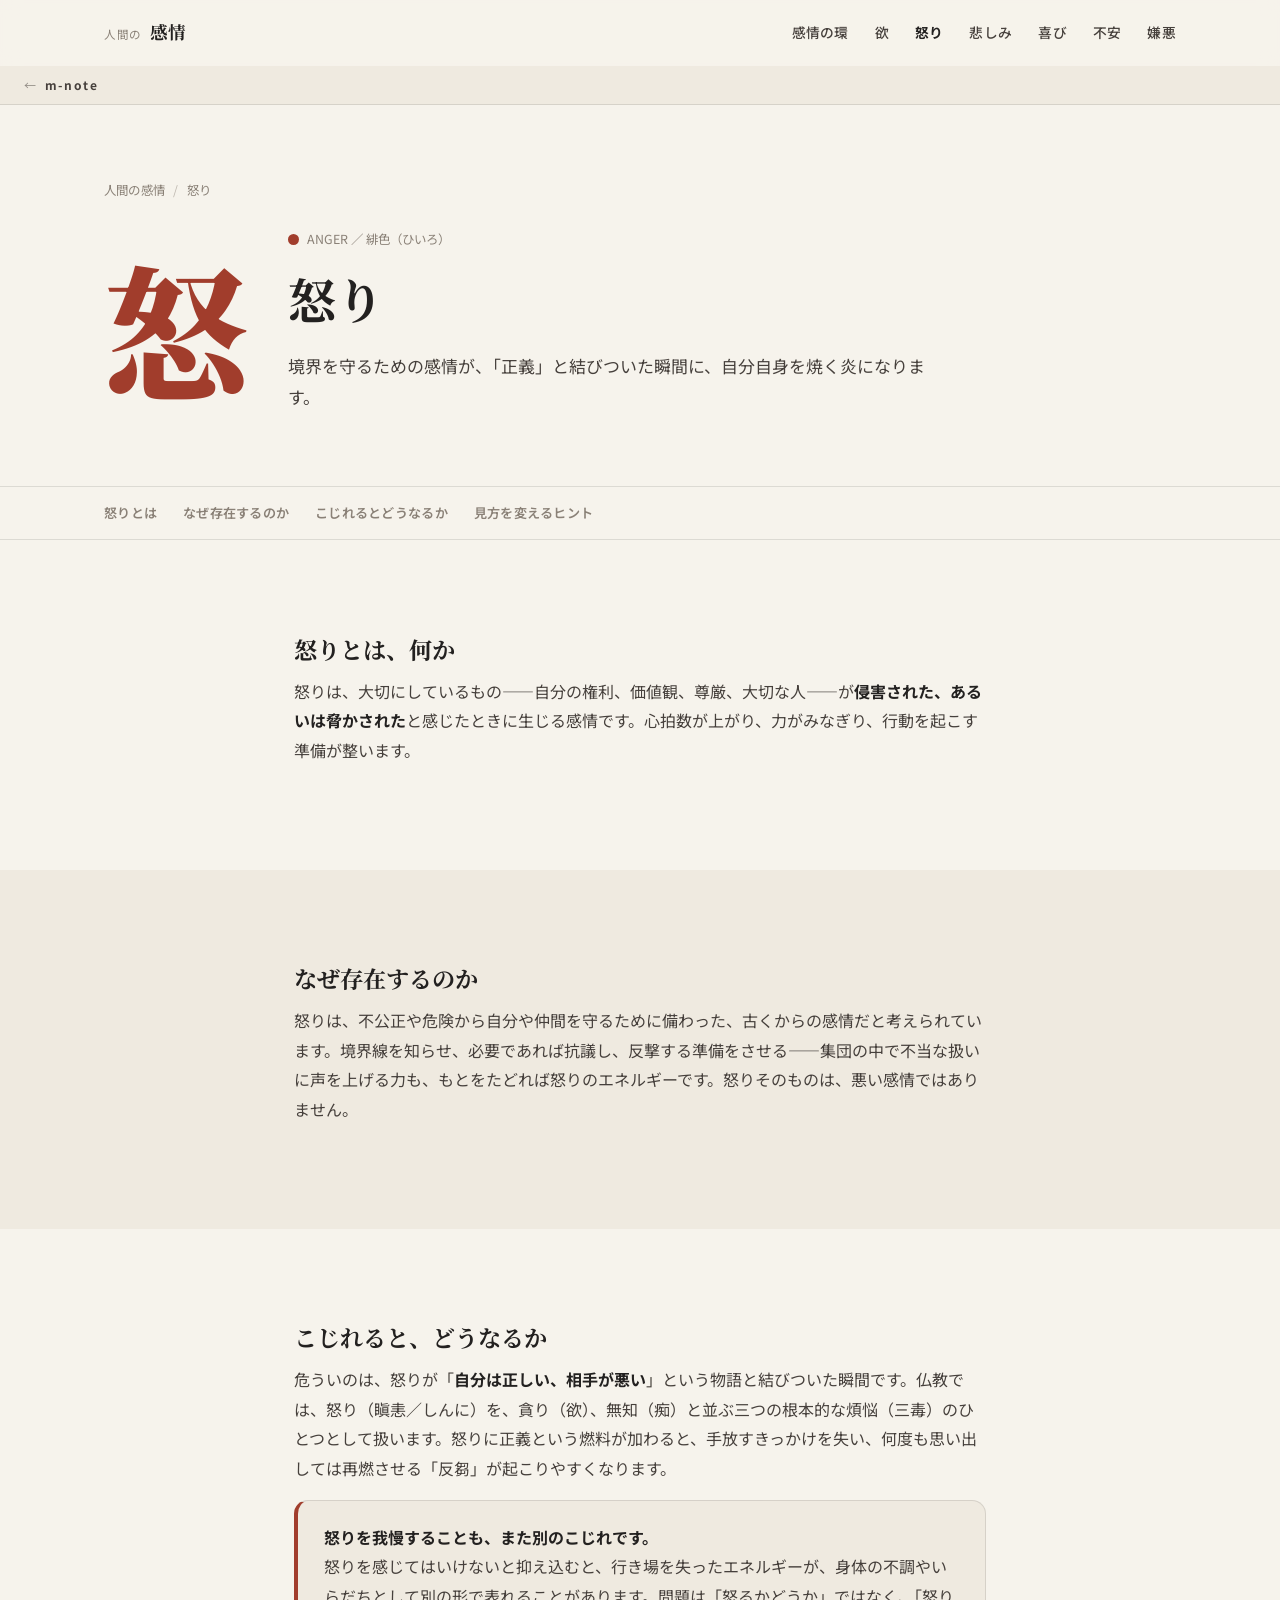
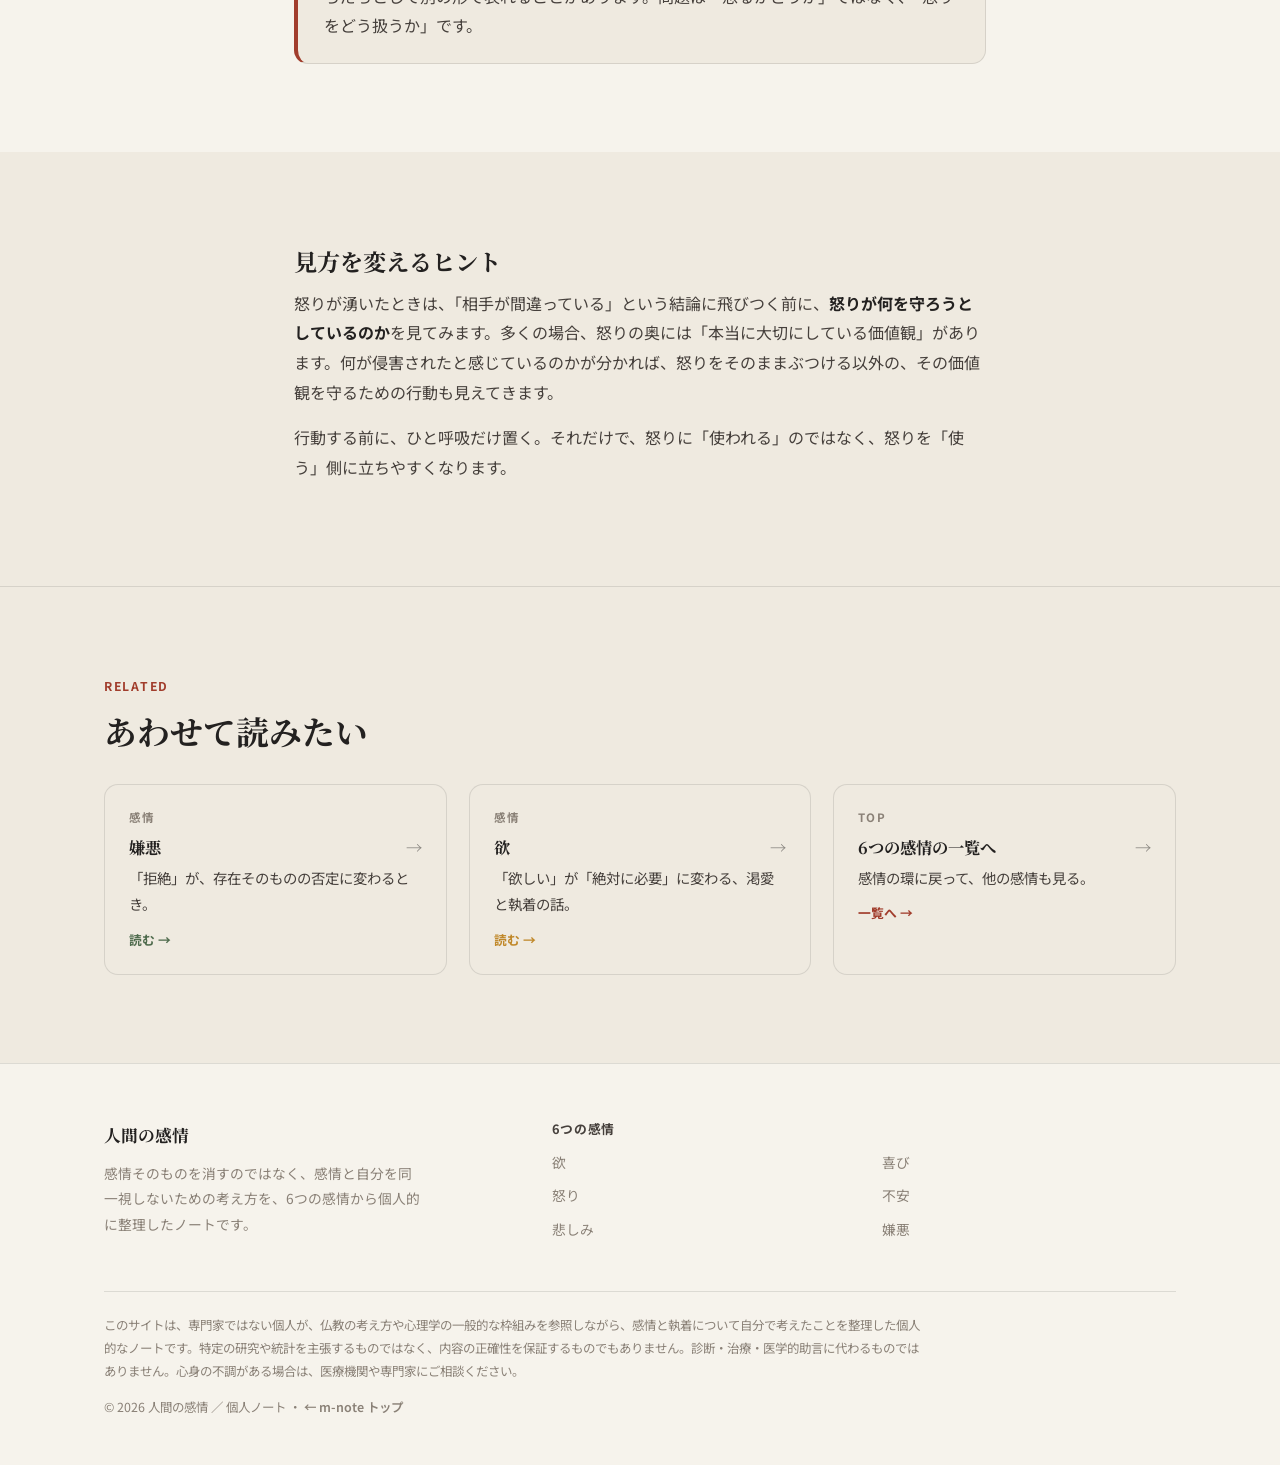
==== anger.html @ 7a5ef9ef "人間の感情:初回公開 欲・怒り・悲しみ・喜び・不安・嫌悪の6つを、和色と一文字の漢字で束ねたノート。  Co-Authored-By: Claude Fable 5 <noreply@anthropi" ====
<!DOCTYPE html>
<html lang="ja">
<head>
<meta charset="UTF-8">
<meta name="viewport" content="width=device-width, initial-scale=1.0">
<title>怒りとは｜人間の感情</title>
<meta name="description" content="怒りはなぜ存在するのか。境界を守るための感情が、なぜ「正義」と結びついた瞬間に自分を焼くのか。仏教の瞋（しん）の考え方も参照しながら、怒りとの距離のとり方を整理しました。">
<link rel="preconnect" href="https://fonts.googleapis.com">
<link rel="preconnect" href="https://fonts.gstatic.com" crossorigin>
<link href="https://fonts.googleapis.com/css2?family=Noto+Sans+JP:wght@400;500;700;900&family=Noto+Serif+JP:wght@600;700;900&display=swap" rel="stylesheet">
<link rel="stylesheet" href="assets/style.css">
</head>
<body data-nav="anger" style="--c:var(--c-anger)">
<div class="mnote-topbar"><a href="../">m-note</a></div>

<header class="page-hero">
  <div class="wrap">
    <div class="breadcrumb"><a href="index.html">人間の感情</a><span class="sep">/</span><span>怒り</span></div>
    <div class="emo-hero">
      <div class="glyph">怒</div>
      <div class="txt">
        <div class="color-tag"><span class="sw"></span>ANGER ／ 緋色（ひいろ）</div>
        <h1>怒り</h1>
        <p class="lead">境界を守るための感情が、「正義」と結びついた瞬間に、自分自身を焼く炎になります。</p>
      </div>
    </div>
  </div>
</header>

<nav class="anchor-nav">
  <div class="wrap">
    <a href="#what">怒りとは</a>
    <a href="#why">なぜ存在するのか</a>
    <a href="#trap">こじれるとどうなるか</a>
    <a href="#shift">見方を変えるヒント</a>
  </div>
</nav>

<section id="what">
  <div class="wrap-narrow prose reveal">
    <h2>怒りとは、何か</h2>
    <p>怒りは、大切にしているもの——自分の権利、価値観、尊厳、大切な人——が<b>侵害された、あるいは脅かされた</b>と感じたときに生じる感情です。心拍数が上がり、力がみなぎり、行動を起こす準備が整います。</p>
  </div>
</section>

<section id="why" style="background:var(--paper-2)">
  <div class="wrap-narrow prose reveal">
    <h2>なぜ存在するのか</h2>
    <p>怒りは、不公正や危険から自分や仲間を守るために備わった、古くからの感情だと考えられています。境界線を知らせ、必要であれば抗議し、反撃する準備をさせる——集団の中で不当な扱いに声を上げる力も、もとをたどれば怒りのエネルギーです。怒りそのものは、悪い感情ではありません。</p>
  </div>
</section>

<section id="trap">
  <div class="wrap-narrow prose reveal">
    <h2>こじれると、どうなるか</h2>
    <p>危ういのは、怒りが「<b>自分は正しい、相手が悪い</b>」という物語と結びついた瞬間です。仏教では、怒り（瞋恚／しんに）を、貪り（欲）、無知（痴）と並ぶ三つの根本的な煩悩（三毒）のひとつとして扱います。怒りに正義という燃料が加わると、手放すきっかけを失い、何度も思い出しては再燃させる「反芻」が起こりやすくなります。</p>
    <div class="callout"><p><b>怒りを我慢することも、また別のこじれです。</b><br>怒りを感じてはいけないと抑え込むと、行き場を失ったエネルギーが、身体の不調やいらだちとして別の形で表れることがあります。問題は「怒るかどうか」ではなく、「怒りをどう扱うか」です。</p></div>
  </div>
</section>

<section id="shift" style="background:var(--paper-2)">
  <div class="wrap-narrow prose reveal">
    <h2>見方を変えるヒント</h2>
    <p>怒りが湧いたときは、「相手が間違っている」という結論に飛びつく前に、<b>怒りが何を守ろうとしているのか</b>を見てみます。多くの場合、怒りの奥には「本当に大切にしている価値観」があります。何が侵害されたと感じているのかが分かれば、怒りをそのままぶつける以外の、その価値観を守るための行動も見えてきます。</p>
    <p>行動する前に、ひと呼吸だけ置く。それだけで、怒りに「使われる」のではなく、怒りを「使う」側に立ちやすくなります。</p>
  </div>
</section>

<section class="related">
  <div class="wrap">
    <div class="sec-head reveal" style="margin-bottom:30px">
      <span class="sec-eyebrow">RELATED</span>
      <h2 class="sec-title">あわせて読みたい</h2>
    </div>
    <div class="grid g-3">
      <a class="link-card reveal" style="--c:var(--c-disgust)" href="disgust.html"><div class="tag">感情</div><h3>嫌悪<span class="arr">→</span></h3><p>「拒絶」が、存在そのものの否定に変わるとき。</p><div class="foot">読む →</div></a>
      <a class="link-card reveal" style="--c:var(--c-desire)" href="desire.html"><div class="tag">感情</div><h3>欲<span class="arr">→</span></h3><p>「欲しい」が「絶対に必要」に変わる、渇愛と執着の話。</p><div class="foot">読む →</div></a>
      <a class="link-card reveal" href="index.html"><div class="tag">TOP</div><h3>6つの感情の一覧へ<span class="arr">→</span></h3><p>感情の環に戻って、他の感情も見る。</p><div class="foot">一覧へ →</div></a>
    </div>
  </div>
</section>

<script src="assets/site.js"></script>
</body>
</html>
---- assets/style.css ----
/* ===========================================================
   感情 — m-note.uk/emotions/
   6つの感情を、和色と一文字の漢字で束ねるデザインシステム
   =========================================================== */

:root{
  --paper:#F6F3EC;
  --paper-2:#EFEAE0;
  --ink:#232120;
  --ink-soft:#46403c;
  --muted:#8a8177;
  --line:rgba(35,33,32,.12);
  --line-strong:rgba(35,33,32,.24);

  --c-desire:#C08829;   /* 金茶 */
  --c-anger:#A13D2C;    /* 緋色 */
  --c-sadness:#4C6478;  /* 藍鼠 */
  --c-joy:#8E9B3C;      /* 萌黄 */
  --c-anxiety:#7C6E87;  /* 藤鼠 */
  --c-disgust:#4F6B4D;  /* 青竹色 */

  --font-serif:'Noto Serif JP', serif;
  --font-sans:'Noto Sans JP', -apple-system, BlinkMacSystemFont, sans-serif;
  --radius:14px;
}

@media (prefers-color-scheme: dark){
  :root{
    --paper:#1a1817;
    --paper-2:#211e1c;
    --ink:#ece7de;
    --ink-soft:#cec8bd;
    --muted:#948b7e;
    --line:rgba(255,255,255,.1);
    --line-strong:rgba(255,255,255,.2);

    --c-desire:#E3AA4A;
    --c-anger:#D06B57;
    --c-sadness:#84A0B6;
    --c-joy:#B6C463;
    --c-anxiety:#AB9AB8;
    --c-disgust:#84A87F;
  }
}

*{box-sizing:border-box}
html{scroll-behavior:smooth}
body{
  margin:0;
  background:var(--paper);
  color:var(--ink);
  font-family:var(--font-sans);
  font-size:16px;
  line-height:1.85;
  -webkit-font-smoothing:antialiased;
}
img{max-width:100%;display:block}
a{color:inherit}
h1,h2,h3,h4{font-family:var(--font-serif);margin:0 0 .5em;line-height:1.4;font-weight:700}
p{margin:0 0 1em}
.wrap{max-width:1120px;margin:0 auto;padding:0 24px}
.wrap-narrow{max-width:740px;margin:0 auto;padding:0 24px}
section{padding:88px 0}
@media (max-width:720px){section{padding:56px 0}}

/* ---------- topbar (m-note へ戻る) ---------- */
.mnote-topbar{background:var(--paper-2);border-bottom:1px solid var(--line)}
.mnote-topbar .wrap{padding:0}
.mnote-topbar a{display:inline-block;padding:8px 24px;font-size:12px;font-weight:700;letter-spacing:.14em;color:var(--ink-soft);text-decoration:none}
.mnote-topbar a::before{content:"←";font-weight:400;margin-right:7px;opacity:.55}
.mnote-topbar a:hover{color:var(--ink)}

/* ---------- reveal on scroll ---------- */
.reveal{opacity:0;transform:translateY(18px);transition:opacity .7s ease, transform .7s ease}
.reveal.in{opacity:1;transform:translateY(0)}
@media (prefers-reduced-motion: reduce){
  .reveal{opacity:1;transform:none;transition:none}
  html{scroll-behavior:auto}
}

/* ---------- nav ---------- */
.nav{position:sticky;top:0;z-index:40;background:rgba(246,243,236,.86);backdrop-filter:saturate(160%) blur(10px);border-bottom:1px solid transparent;transition:border-color .3s,background .3s}
.nav.scrolled{border-color:var(--line);background:rgba(246,243,236,.96)}
@media (prefers-color-scheme:dark){
  .nav{background:rgba(26,24,23,.86)}
  .nav.scrolled{background:rgba(26,24,23,.96)}
}
.nav-inner{position:relative;max-width:1120px;margin:0 auto;padding:16px 24px;display:flex;align-items:center;justify-content:space-between;gap:20px}
.brand{display:flex;align-items:baseline;gap:8px;text-decoration:none;font-family:var(--font-serif);font-weight:700;font-size:1.1rem;color:var(--ink)}
.brand small{font-family:var(--font-sans);font-weight:400;font-size:.72rem;color:var(--muted);letter-spacing:.05em}
.nav-links{display:flex;align-items:center;gap:26px;flex-wrap:wrap}
.nav-links a{text-decoration:none;font-size:.86rem;font-weight:500;color:var(--ink-soft);letter-spacing:.02em}
.nav-links a:hover{color:var(--ink)}
.nav-links a.active{color:var(--ink);font-weight:700}
.burger{display:none;flex-direction:column;gap:5px;background:none;border:0;padding:6px;cursor:pointer}
.burger span{width:22px;height:2px;background:var(--ink)}
@media (max-width:760px){
  .nav-links{display:none;position:absolute;top:100%;left:0;right:0;background:var(--paper);border-bottom:1px solid var(--line);flex-direction:column;align-items:flex-start;gap:0;padding:6px 24px 14px}
  .nav-links.open{display:flex}
  .nav-links a{padding:11px 0;width:100%;border-bottom:1px dashed var(--line)}
  .burger{display:flex}
}

/* ---------- page hero ---------- */
.page-hero{padding:74px 0 56px;border-bottom:1px solid var(--line)}
.breadcrumb{font-size:.78rem;color:var(--muted);margin-bottom:22px;letter-spacing:.02em}
.breadcrumb a{text-decoration:none;color:var(--muted)}
.breadcrumb a:hover{color:var(--ink)}
.breadcrumb .sep{margin:0 8px;opacity:.5}
.eyebrow{display:inline-block;font-size:.76rem;font-weight:700;letter-spacing:.16em;color:var(--c, var(--ink-soft));margin-bottom:16px;text-transform:uppercase}
.page-hero h1{font-size:clamp(2rem,4.6vw,3rem);margin-bottom:18px}
.page-hero .lead{font-size:1.06rem;color:var(--ink-soft);max-width:640px}

/* emotion hero: giant kanji + heading side by side */
.emo-hero{display:flex;align-items:center;gap:40px;flex-wrap:wrap}
.emo-hero .glyph{
  font-family:var(--font-serif);font-weight:900;line-height:1;
  font-size:clamp(5rem,14vw,9rem);
  color:var(--c);
  flex:0 0 auto;
}
.emo-hero .txt{flex:1 1 320px;min-width:260px}
.color-tag{display:inline-flex;align-items:center;gap:8px;font-size:.78rem;color:var(--muted);margin-bottom:14px}
.color-tag .sw{width:11px;height:11px;border-radius:50%;background:var(--c);display:inline-block}

/* ---------- anchor nav ---------- */
.anchor-nav{position:sticky;top:64px;z-index:30;background:var(--paper);border-bottom:1px solid var(--line);overflow-x:auto}
.anchor-nav .wrap{display:flex;gap:26px;padding:14px 24px;white-space:nowrap}
.anchor-nav a{font-size:.82rem;font-weight:600;color:var(--muted);text-decoration:none;letter-spacing:.02em}
.anchor-nav a:hover{color:var(--ink)}

/* ---------- section headers ---------- */
.sec-head{max-width:680px;margin-bottom:44px}
.sec-eyebrow{display:block;font-size:.76rem;font-weight:700;letter-spacing:.14em;color:var(--c,var(--muted));margin-bottom:10px;text-transform:uppercase}
.sec-title{font-size:clamp(1.5rem,3vw,2.05rem)}
.sec-head .lead{color:var(--ink-soft);font-size:1rem}

/* ---------- prose (long-form text) ---------- */
.prose h2{font-size:1.45rem;margin-top:.2em}
.prose h3{font-size:1.15rem}
.prose p{color:var(--ink-soft)}
.prose b{color:var(--ink);font-weight:700}

/* ---------- callout ---------- */
.callout{background:var(--paper-2);border:1px solid var(--line);border-left:4px solid var(--c,var(--ink));border-radius:var(--radius);padding:22px 26px}
.callout p{margin:0;color:var(--ink-soft)}
.callout p:not(:first-child){margin-top:.6em}
.callout b{color:var(--ink)}

/* ---------- grid / cards ---------- */
.grid{display:grid;gap:22px}
.g-2{grid-template-columns:repeat(2,1fr)}
.g-3{grid-template-columns:repeat(3,1fr)}
@media (max-width:860px){.g-2,.g-3{grid-template-columns:1fr}}

.card{background:var(--paper-2);border:1px solid var(--line);border-radius:var(--radius);padding:26px}
.card h3{font-size:1.1rem;margin-bottom:.5em}
.card p{color:var(--ink-soft);margin:0;font-size:.95rem}

.link-card{display:block;background:var(--paper-2);border:1px solid var(--line);border-radius:var(--radius);padding:22px 24px;text-decoration:none;color:inherit;transition:border-color .2s,transform .2s}
.link-card:hover{border-color:var(--line-strong);transform:translateY(-2px)}
.link-card .tag{font-size:.72rem;font-weight:700;letter-spacing:.1em;color:var(--muted);margin-bottom:8px;text-transform:uppercase}
.link-card h3{font-size:1.02rem;margin-bottom:6px;display:flex;align-items:center;justify-content:space-between;gap:10px}
.link-card p{font-size:.9rem;color:var(--ink-soft);margin:0 0 10px}
.link-card .foot{font-size:.8rem;color:var(--c,var(--muted));font-weight:700}
.link-card .arr{opacity:.5;transition:transform .2s}
.link-card:hover .arr{transform:translateX(4px);opacity:1}

/* ---------- emotion card (index grid) ---------- */
.emo-card{display:block;background:var(--paper-2);border:1px solid var(--line);border-radius:18px;padding:28px 24px;text-decoration:none;color:inherit;transition:border-color .2s,transform .2s}
.emo-card:hover{border-color:var(--c);transform:translateY(-3px)}
.emo-card .glyph{font-family:var(--font-serif);font-weight:900;font-size:3.4rem;line-height:1;color:var(--c);margin-bottom:12px}
.emo-card h3{font-size:1.08rem;margin-bottom:6px}
.emo-card .kana{font-size:.72rem;color:var(--muted);letter-spacing:.06em;margin-bottom:10px;display:block}
.emo-card p{font-size:.9rem;color:var(--ink-soft);margin:0}

/* ---------- ring hero (index page) ---------- */
.ring-wrap{display:flex;justify-content:center;padding:20px 0 10px}
.ring{position:relative;width:min(560px,92vw);aspect-ratio:1/1}
.ring::before{content:'';position:absolute;inset:9%;border:1px dashed var(--line-strong);border-radius:50%}
.ring .center{position:absolute;left:50%;top:50%;transform:translate(-50%,-50%);text-align:center;width:150px}
.ring .center .k{font-family:var(--font-serif);font-weight:900;font-size:1.5rem;color:var(--ink-soft)}
.ring .center p{font-size:.74rem;color:var(--muted);margin:.4em 0 0}
.ring .node{position:absolute;transform:translate(-50%,-50%);text-align:center;text-decoration:none;color:inherit}
.ring .node .glyph{font-family:var(--font-serif);font-weight:900;font-size:clamp(2rem,5.4vw,3rem);color:var(--c);line-height:1;transition:transform .25s}
.ring .node:hover .glyph{transform:scale(1.12)}
.ring .node .label{display:block;margin-top:6px;font-size:.72rem;font-weight:600;letter-spacing:.06em;color:var(--muted)}
@media (max-width:520px){
  .ring{width:100%;aspect-ratio:auto;position:static;display:grid;grid-template-columns:repeat(3,1fr);gap:22px 8px;padding:6px 0}
  .ring::before{display:none}
  .ring .center{display:none}
  .ring .node{position:static;transform:none}
}

/* ---------- pillars / steps ---------- */
.pillars{display:grid;grid-template-columns:repeat(3,1fr);gap:20px}
@media (max-width:860px){.pillars{grid-template-columns:1fr}}
.pillar{background:var(--paper-2);border:1px solid var(--line);border-radius:var(--radius);padding:22px}
.pillar .pn{font-size:.72rem;font-weight:700;letter-spacing:.1em;color:var(--c,var(--muted));text-transform:uppercase;margin-bottom:8px}
.pillar h4{font-size:1rem;margin-bottom:.4em}
.pillar p{font-size:.9rem;color:var(--ink-soft);margin:0}

/* ---------- compare table (対象 / 表面的欲望 / 背後の自己 etc.) ---------- */
.compare{width:100%;border-collapse:collapse;margin:0}
.compare th,.compare td{padding:14px 16px;border-bottom:1px solid var(--line);text-align:left;font-size:.92rem}
.compare th{font-size:.76rem;letter-spacing:.08em;color:var(--muted);text-transform:uppercase;font-weight:700}
.compare td:first-child,.compare th:first-child{color:var(--c);font-weight:700}
.compare-wrap{overflow-x:auto;background:var(--paper-2);border:1px solid var(--line);border-radius:var(--radius);padding:6px 8px}

/* ---------- quote ---------- */
.quote-card{background:var(--paper-2);border:1px solid var(--line);border-radius:var(--radius);padding:26px 28px}
.quote-card p{font-family:var(--font-serif);font-size:1.05rem;color:var(--ink);margin:0}
.quote-card .by{margin-top:14px;font-size:.8rem;color:var(--muted)}

/* ---------- buttons ---------- */
.btn{display:inline-block;padding:13px 26px;border-radius:999px;text-decoration:none;font-size:.9rem;font-weight:700;letter-spacing:.02em}
.btn-primary{background:var(--ink);color:var(--paper)}
.btn-light{background:transparent;border:1px solid var(--line-strong);color:var(--ink)}
.btn-primary:hover{opacity:.86}
.btn-light:hover{border-color:var(--ink)}

/* ---------- related ---------- */
.related{background:var(--paper-2);border-top:1px solid var(--line)}

/* ---------- footer ---------- */
footer{border-top:1px solid var(--line);padding:56px 0 34px;background:var(--paper)}
.foot-grid{display:grid;grid-template-columns:1.4fr 1fr 1fr;gap:36px;margin-bottom:40px}
@media (max-width:760px){.foot-grid{grid-template-columns:1fr}}
.foot-brand .brand{margin-bottom:10px}
.foot-brand p{font-size:.86rem;color:var(--muted);max-width:320px}
.foot-col h4{font-family:var(--font-sans);font-size:.8rem;font-weight:700;letter-spacing:.05em;color:var(--ink-soft);margin-bottom:12px}
.foot-col a{display:block;text-decoration:none;font-size:.86rem;color:var(--muted);margin-bottom:8px}
.foot-col a:hover{color:var(--ink)}
.foot-bottom{border-top:1px solid var(--line);padding-top:22px}
.foot-disc{font-size:.78rem;color:var(--muted);max-width:820px}
.foot-copy{font-size:.78rem;color:var(--muted);margin-top:12px}
.foot-copy a{color:var(--muted);text-decoration:none;font-weight:600}
.foot-copy a:hover{color:var(--ink)}

@media print{.mnote-topbar,.nav,.anchor-nav{display:none}}
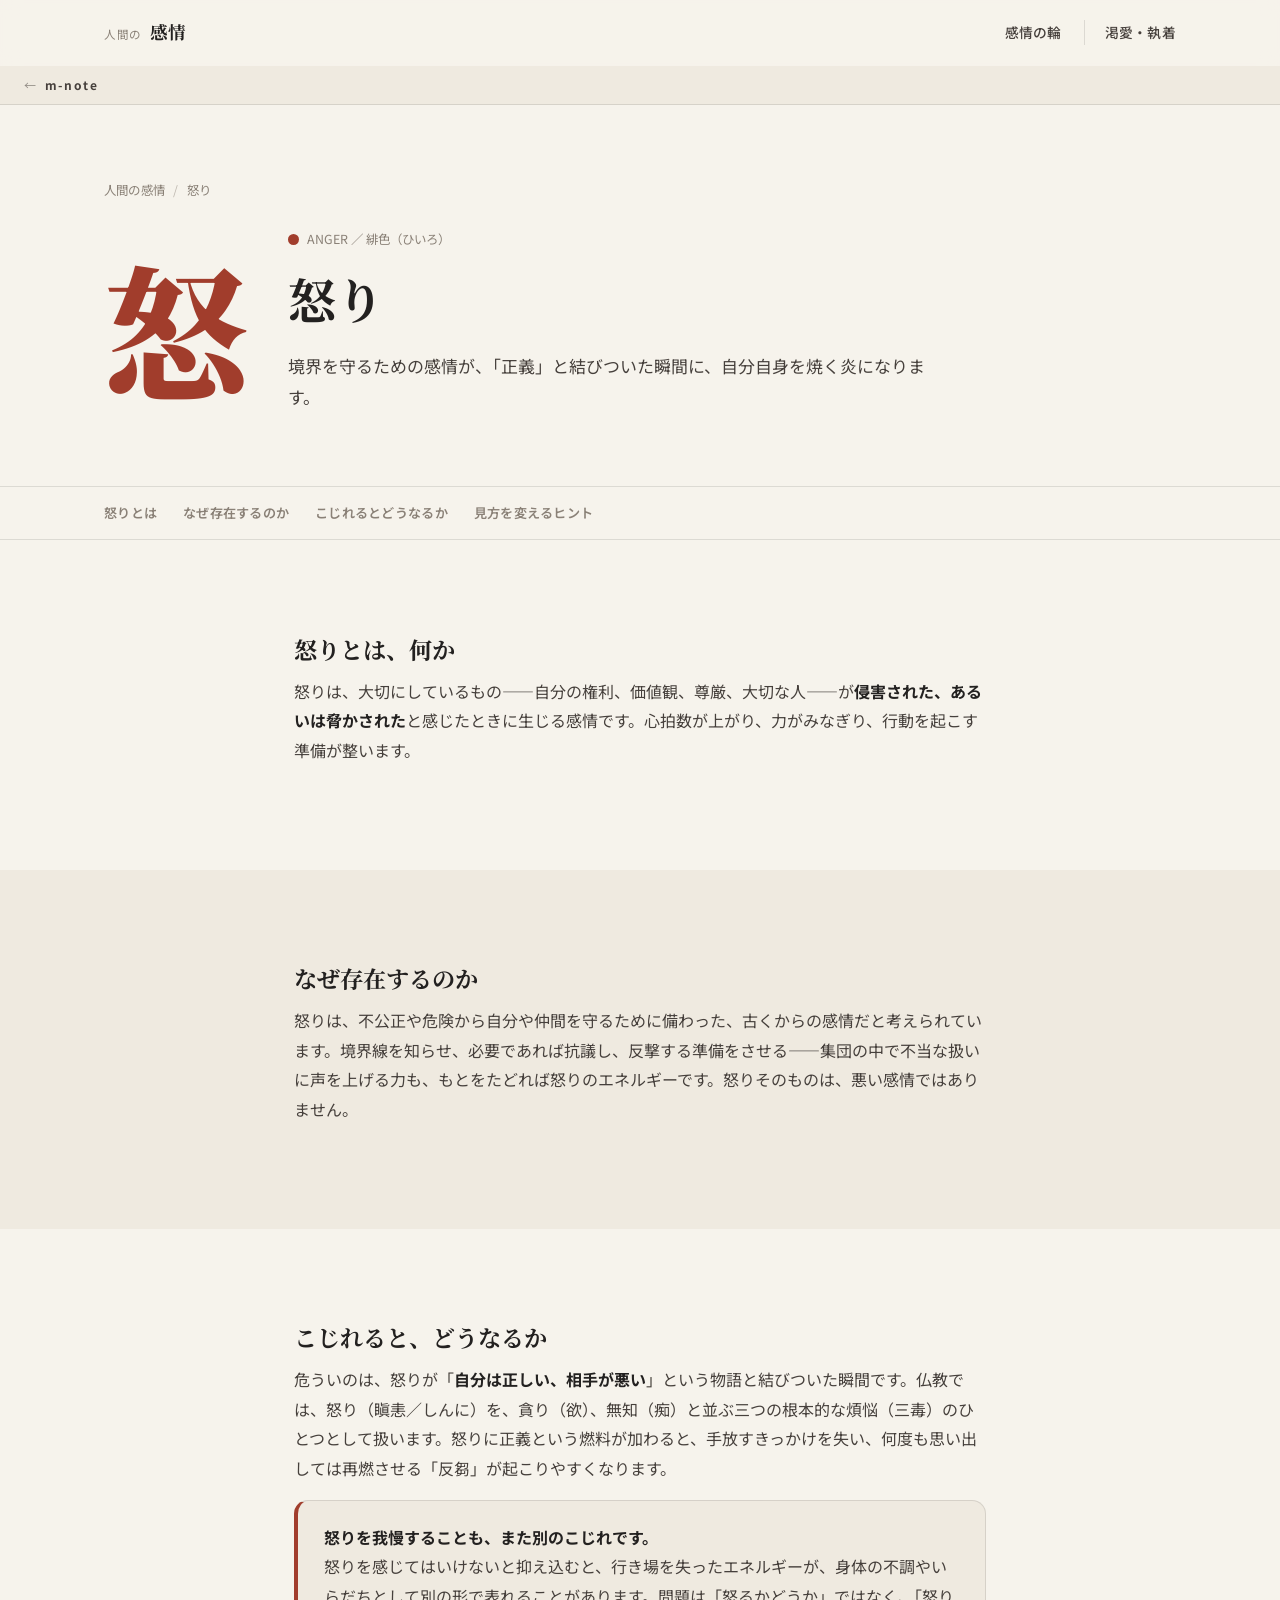
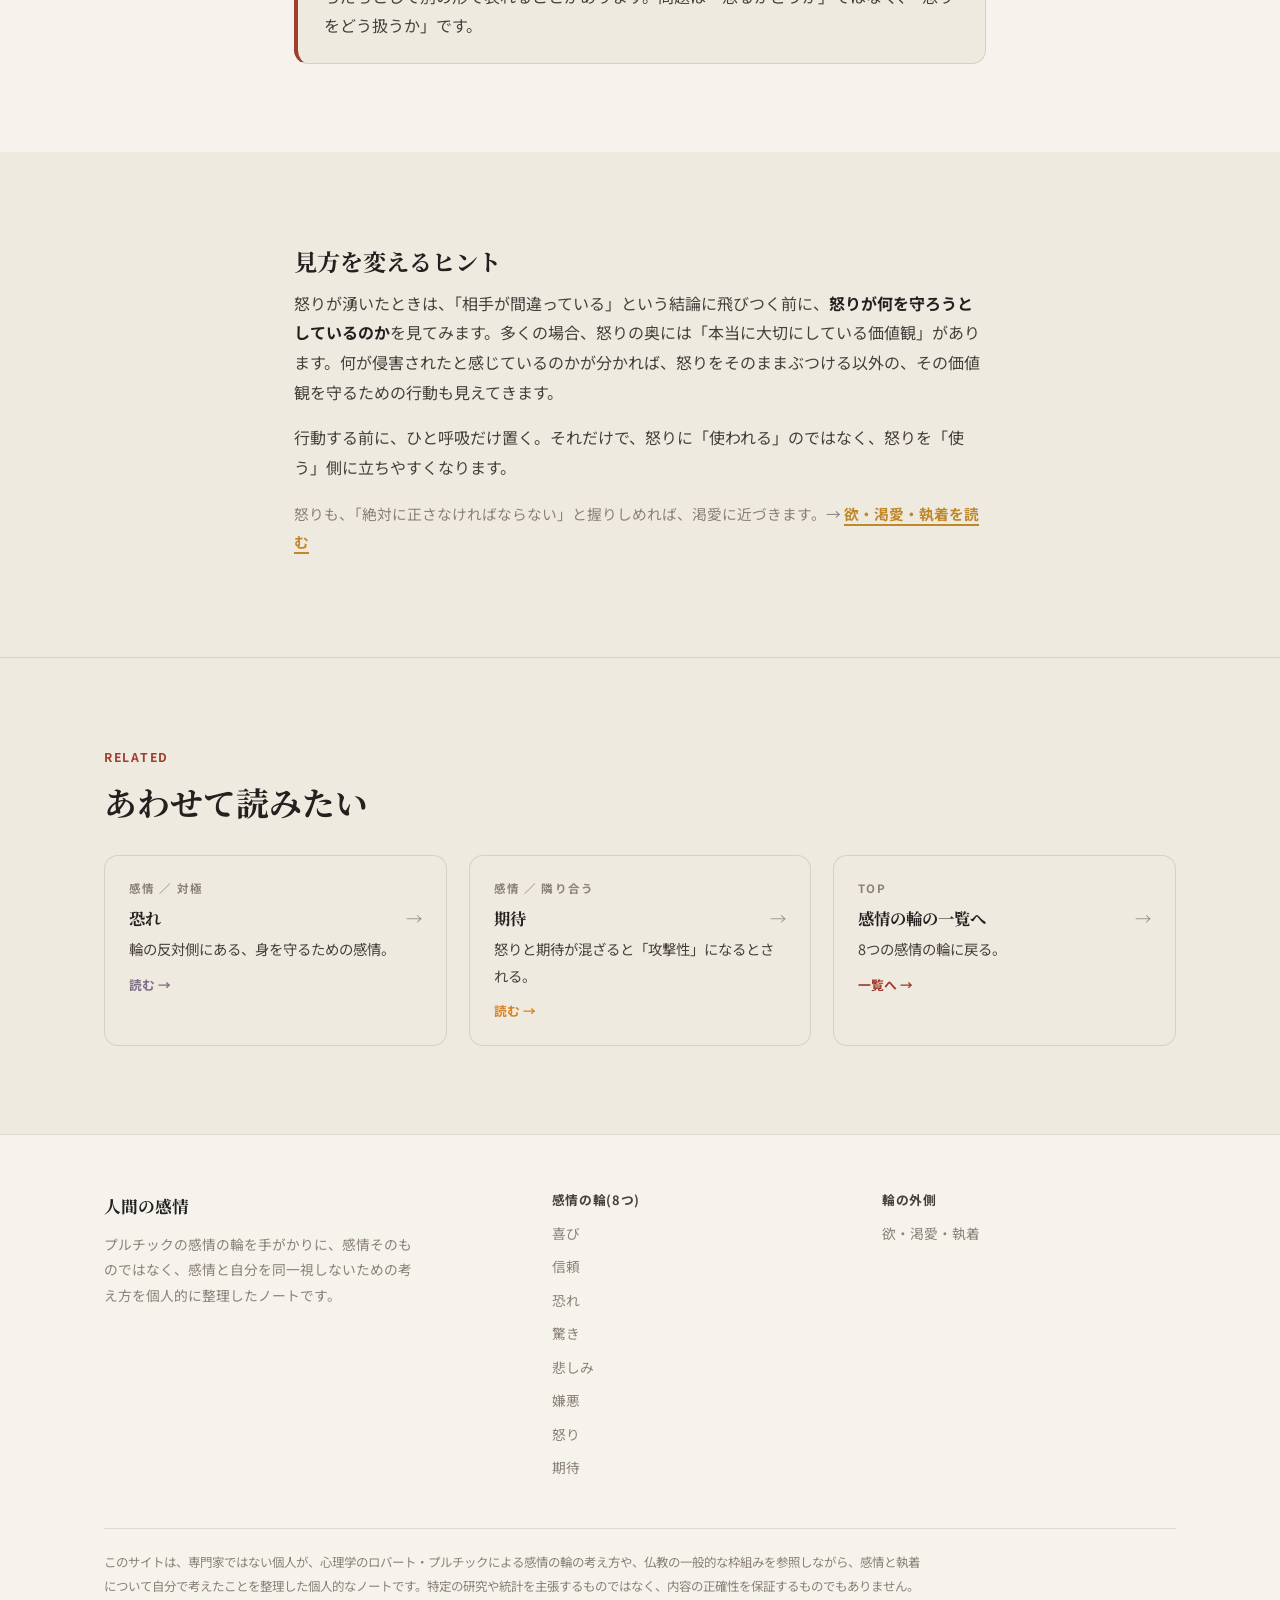
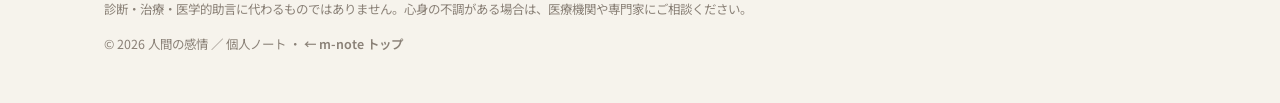
==== commit b22e645f: "プルチックの感情の輪(8つ)に再構成、欲・渇愛・執着を独立ページに 輪を喜び・信頼・恐れ・驚き・悲しみ・嫌悪・怒り・期待の8つに組み替え、対極・隣接関係も反映。 欲・渇愛・執着は輪の中の1感情ではなく" ====
--- a/anger.html
+++ b/anger.html
@@ -63,6 +63,7 @@
     <h2>見方を変えるヒント</h2>
     <p>怒りが湧いたときは、「相手が間違っている」という結論に飛びつく前に、<b>怒りが何を守ろうとしているのか</b>を見てみます。多くの場合、怒りの奥には「本当に大切にしている価値観」があります。何が侵害されたと感じているのかが分かれば、怒りをそのままぶつける以外の、その価値観を守るための行動も見えてきます。</p>
     <p>行動する前に、ひと呼吸だけ置く。それだけで、怒りに「使われる」のではなく、怒りを「使う」側に立ちやすくなります。</p>
+    <p style="margin-top:18px;color:var(--muted);font-size:.92rem">怒りも、「絶対に正さなければならない」と握りしめれば、渇愛に近づきます。→ <a href="desire.html" style="color:var(--c-desire);font-weight:700;text-decoration:none;border-bottom:2px solid var(--c-desire)">欲・渇愛・執着を読む</a></p>
   </div>
 </section>
 
@@ -73,9 +74,9 @@
       <h2 class="sec-title">あわせて読みたい</h2>
     </div>
     <div class="grid g-3">
-      <a class="link-card reveal" style="--c:var(--c-disgust)" href="disgust.html"><div class="tag">感情</div><h3>嫌悪<span class="arr">→</span></h3><p>「拒絶」が、存在そのものの否定に変わるとき。</p><div class="foot">読む →</div></a>
-      <a class="link-card reveal" style="--c:var(--c-desire)" href="desire.html"><div class="tag">感情</div><h3>欲<span class="arr">→</span></h3><p>「欲しい」が「絶対に必要」に変わる、渇愛と執着の話。</p><div class="foot">読む →</div></a>
-      <a class="link-card reveal" href="index.html"><div class="tag">TOP</div><h3>6つの感情の一覧へ<span class="arr">→</span></h3><p>感情の環に戻って、他の感情も見る。</p><div class="foot">一覧へ →</div></a>
+      <a class="link-card reveal" style="--c:var(--c-fear)" href="fear.html"><div class="tag">感情 ／ 対極</div><h3>恐れ<span class="arr">→</span></h3><p>輪の反対側にある、身を守るための感情。</p><div class="foot">読む →</div></a>
+      <a class="link-card reveal" style="--c:var(--c-anticipation)" href="anticipation.html"><div class="tag">感情 ／ 隣り合う</div><h3>期待<span class="arr">→</span></h3><p>怒りと期待が混ざると「攻撃性」になるとされる。</p><div class="foot">読む →</div></a>
+      <a class="link-card reveal" href="index.html"><div class="tag">TOP</div><h3>感情の輪の一覧へ<span class="arr">→</span></h3><p>8つの感情の輪に戻る。</p><div class="foot">一覧へ →</div></a>
     </div>
   </div>
 </section>
--- a/assets/style.css
+++ b/assets/style.css
@@ -1,6 +1,6 @@
 /* ===========================================================
    感情 — m-note.uk/emotions/
-   6つの感情を、和色と一文字の漢字で束ねるデザインシステム
+   プルチックの感情の輪(8つの基本感情)＋「欲・渇愛・執着」の独立ページ
    =========================================================== */
 
 :root{
@@ -12,12 +12,18 @@
   --line:rgba(35,33,32,.12);
   --line-strong:rgba(35,33,32,.24);
 
+  /* プルチックの8つの基本感情 */
+  --c-joy:#8E9B3C;          /* 萌黄 */
+  --c-trust:#3D6C99;        /* 縹色 */
+  --c-fear:#7C6E87;         /* 藤鼠 */
+  --c-surprise:#4E93A6;     /* 空色 */
+  --c-sadness:#4C6478;      /* 藍鼠 */
+  --c-disgust:#4F6B4D;      /* 青竹色 */
+  --c-anger:#A13D2C;        /* 緋色 */
+  --c-anticipation:#D9821F; /* 柑子色 */
+
+  /* 輪の外側：欲・渇愛・執着(独立ページ) */
   --c-desire:#C08829;   /* 金茶 */
-  --c-anger:#A13D2C;    /* 緋色 */
-  --c-sadness:#4C6478;  /* 藍鼠 */
-  --c-joy:#8E9B3C;      /* 萌黄 */
-  --c-anxiety:#7C6E87;  /* 藤鼠 */
-  --c-disgust:#4F6B4D;  /* 青竹色 */
 
   --font-serif:'Noto Serif JP', serif;
   --font-sans:'Noto Sans JP', -apple-system, BlinkMacSystemFont, sans-serif;
@@ -34,12 +40,16 @@
     --line:rgba(255,255,255,.1);
     --line-strong:rgba(255,255,255,.2);
 
+    --c-joy:#B6C463;
+    --c-trust:#7CA7CE;
+    --c-fear:#AB9AB8;
+    --c-surprise:#8CC4D3;
+    --c-sadness:#84A0B6;
+    --c-disgust:#84A87F;
+    --c-anger:#D06B57;
+    --c-anticipation:#F0AE5E;
+
     --c-desire:#E3AA4A;
-    --c-anger:#D06B57;
-    --c-sadness:#84A0B6;
-    --c-joy:#B6C463;
-    --c-anxiety:#AB9AB8;
-    --c-disgust:#84A87F;
   }
 }
 
@@ -174,6 +184,16 @@
 .emo-card .kana{font-size:.72rem;color:var(--muted);letter-spacing:.06em;margin-bottom:10px;display:block}
 .emo-card p{font-size:.9rem;color:var(--ink-soft);margin:0}
 
+/* ---------- outside-the-wheel feature (欲・渇愛・執着) ---------- */
+.outside-card{display:flex;align-items:center;gap:32px;flex-wrap:wrap;background:var(--paper-2);border:1px dashed var(--line-strong);border-radius:20px;padding:34px 32px;text-decoration:none;color:inherit;transition:border-color .2s,transform .2s}
+.outside-card:hover{border-color:var(--c-desire);transform:translateY(-2px)}
+.outside-card .glyph{font-family:var(--font-serif);font-weight:900;font-size:4.6rem;line-height:1;color:var(--c-desire);flex:0 0 auto}
+.outside-card .txt{flex:1 1 320px;min-width:240px}
+.outside-card .tag{font-size:.74rem;font-weight:700;letter-spacing:.12em;color:var(--c-desire);text-transform:uppercase;margin-bottom:8px}
+.outside-card h3{font-size:1.25rem;margin-bottom:8px}
+.outside-card p{margin:0;color:var(--ink-soft);font-size:.94rem}
+.outside-card .foot{margin-top:12px;font-size:.84rem;font-weight:700;color:var(--c-desire)}
+
 /* ---------- ring hero (index page) ---------- */
 .ring-wrap{display:flex;justify-content:center;padding:20px 0 10px}
 .ring{position:relative;width:min(560px,92vw);aspect-ratio:1/1}
@@ -186,7 +206,7 @@
 .ring .node:hover .glyph{transform:scale(1.12)}
 .ring .node .label{display:block;margin-top:6px;font-size:.72rem;font-weight:600;letter-spacing:.06em;color:var(--muted)}
 @media (max-width:520px){
-  .ring{width:100%;aspect-ratio:auto;position:static;display:grid;grid-template-columns:repeat(3,1fr);gap:22px 8px;padding:6px 0}
+  .ring{width:100%;aspect-ratio:auto;position:static;display:grid;grid-template-columns:repeat(4,1fr);gap:20px 4px;padding:6px 0}
   .ring::before{display:none}
   .ring .center{display:none}
   .ring .node{position:static;transform:none}
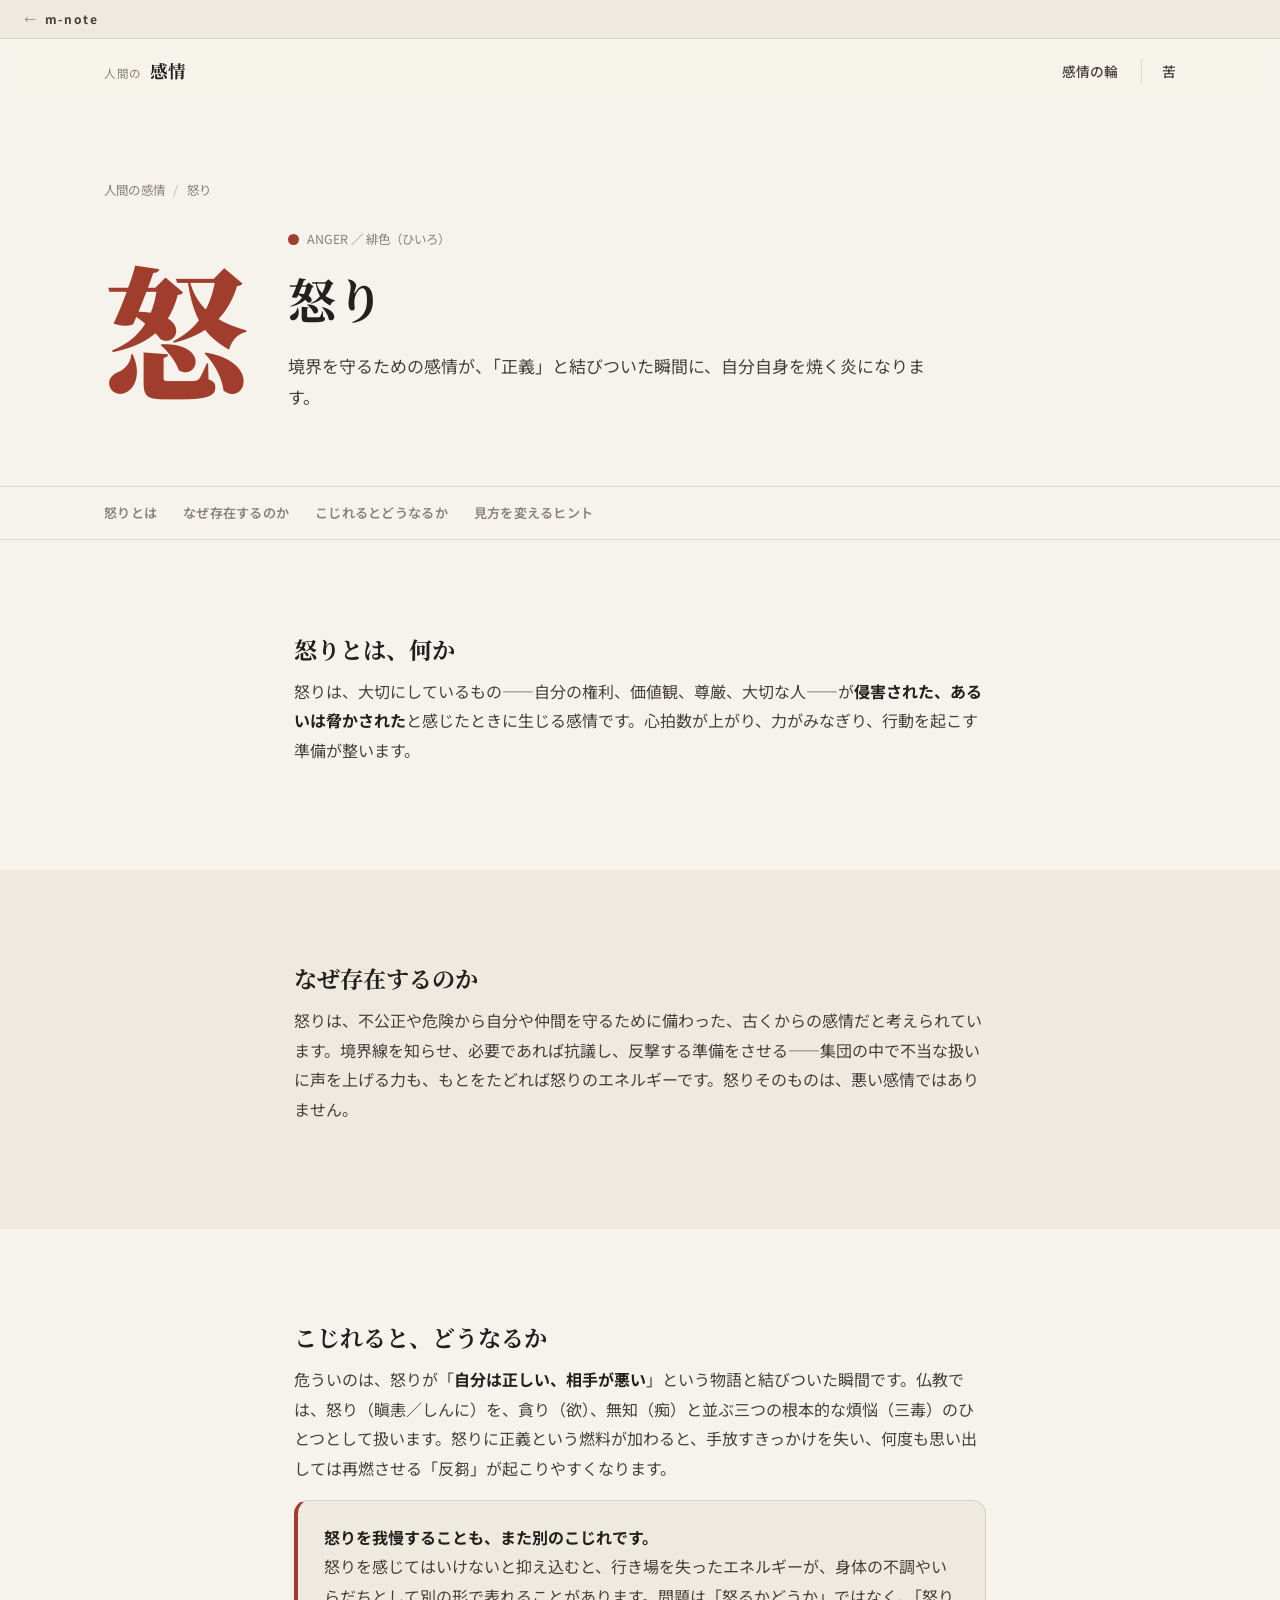
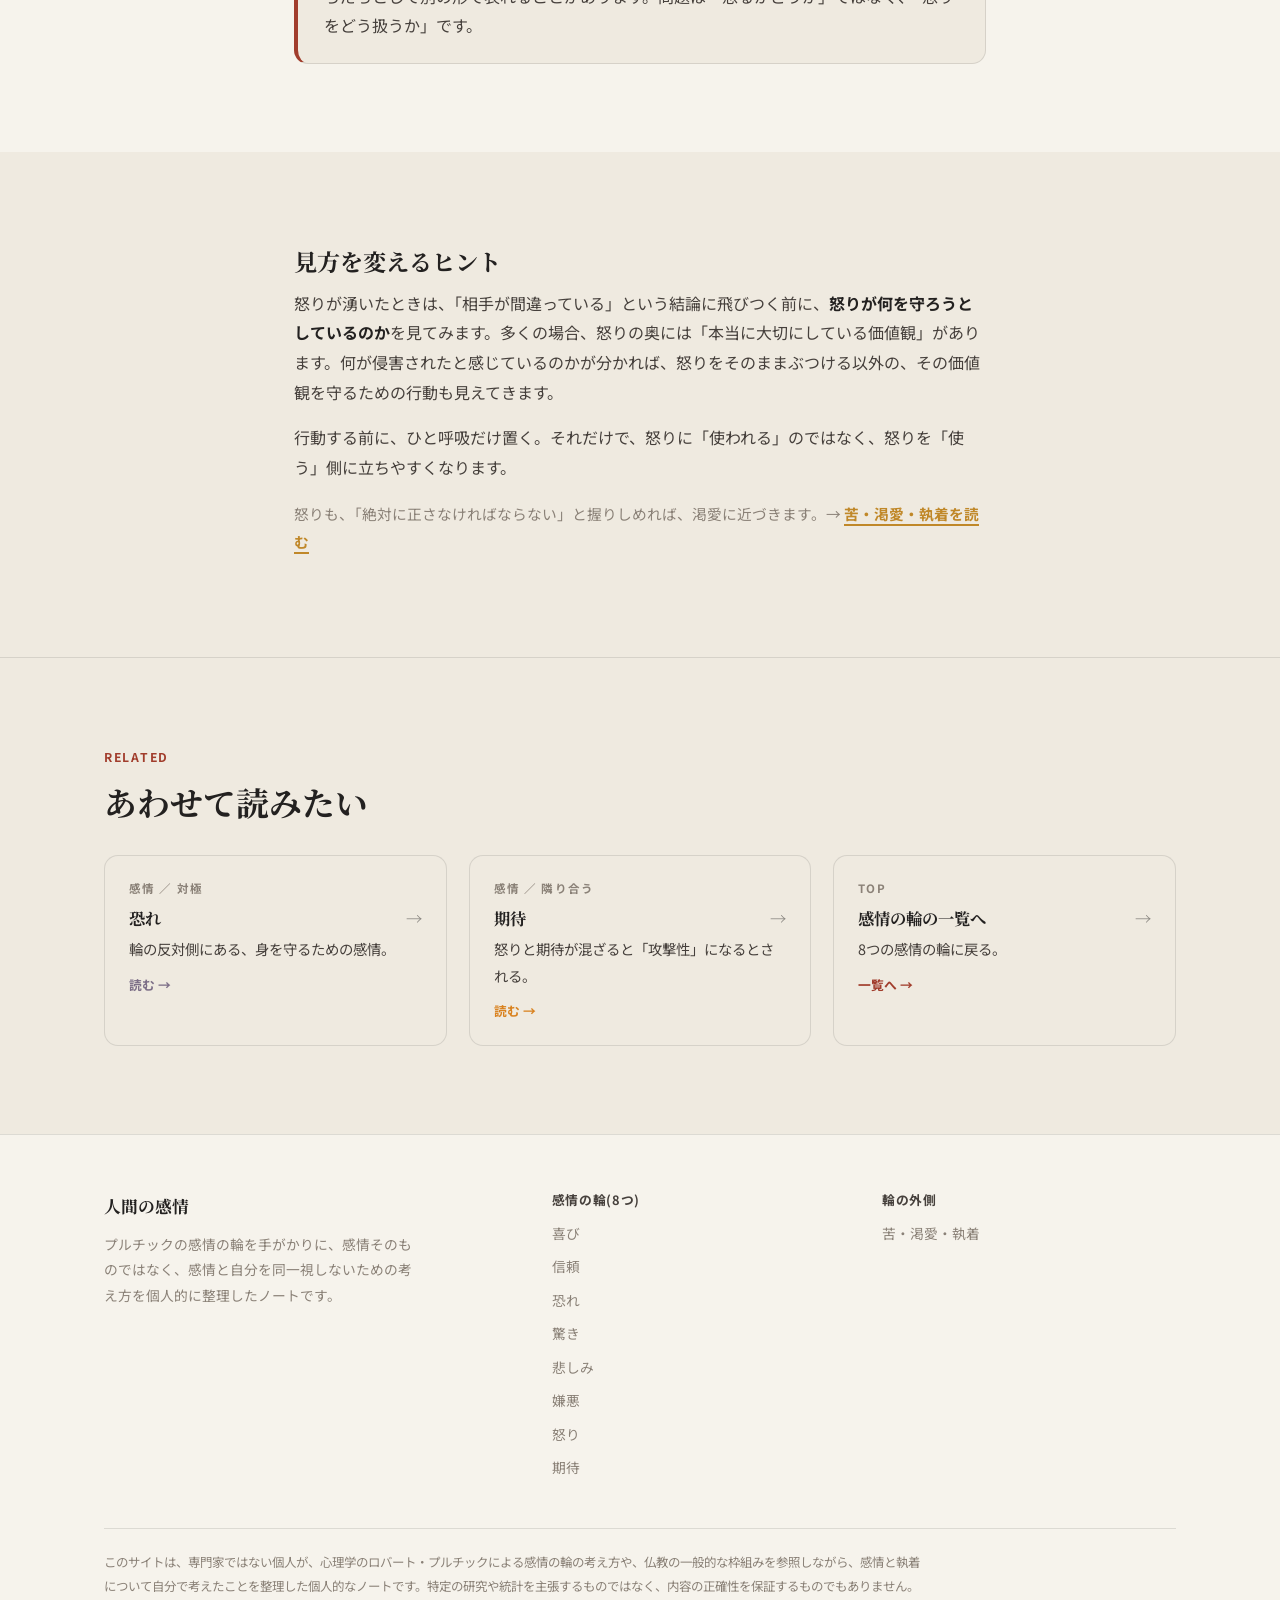
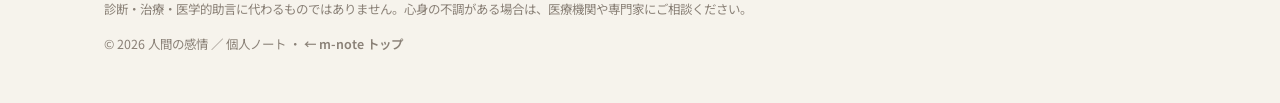
==== commit 7b3b1816: "「渇愛・執着」ページを「苦」中心の構成に再編 四聖諦(苦諦・集諦・滅諦・道諦)の流れに沿って再構成。 ・冒頭に新セクション「苦とは何か」(二の矢のたとえ・苦の三層構造)を移動し、苦諦として提示 ・欲求" ====
--- a/anger.html
+++ b/anger.html
@@ -63,7 +63,7 @@
     <h2>見方を変えるヒント</h2>
     <p>怒りが湧いたときは、「相手が間違っている」という結論に飛びつく前に、<b>怒りが何を守ろうとしているのか</b>を見てみます。多くの場合、怒りの奥には「本当に大切にしている価値観」があります。何が侵害されたと感じているのかが分かれば、怒りをそのままぶつける以外の、その価値観を守るための行動も見えてきます。</p>
     <p>行動する前に、ひと呼吸だけ置く。それだけで、怒りに「使われる」のではなく、怒りを「使う」側に立ちやすくなります。</p>
-    <p style="margin-top:18px;color:var(--muted);font-size:.92rem">怒りも、「絶対に正さなければならない」と握りしめれば、渇愛に近づきます。→ <a href="desire.html" style="color:var(--c-desire);font-weight:700;text-decoration:none;border-bottom:2px solid var(--c-desire)">欲・渇愛・執着を読む</a></p>
+    <p style="margin-top:18px;color:var(--muted);font-size:.92rem">怒りも、「絶対に正さなければならない」と握りしめれば、渇愛に近づきます。→ <a href="desire.html" style="color:var(--c-desire);font-weight:700;text-decoration:none;border-bottom:2px solid var(--c-desire)">苦・渇愛・執着を読む</a></p>
   </div>
 </section>
 
--- a/assets/style.css
+++ b/assets/style.css
@@ -161,7 +161,9 @@
 .grid{display:grid;gap:22px}
 .g-2{grid-template-columns:repeat(2,1fr)}
 .g-3{grid-template-columns:repeat(3,1fr)}
-@media (max-width:860px){.g-2,.g-3{grid-template-columns:1fr}}
+.g-4{grid-template-columns:repeat(4,1fr)}
+@media (max-width:860px){.g-2,.g-3,.g-4{grid-template-columns:1fr 1fr}}
+@media (max-width:560px){.g-2,.g-3,.g-4{grid-template-columns:1fr}}
 
 .card{background:var(--paper-2);border:1px solid var(--line);border-radius:var(--radius);padding:26px}
 .card h3{font-size:1.1rem;margin-bottom:.5em}
@@ -220,6 +222,19 @@
 .pillar h4{font-size:1rem;margin-bottom:.4em}
 .pillar p{font-size:.9rem;color:var(--ink-soft);margin:0}
 
+/* ---------- chain (十二支縁起などの因果の連鎖) ---------- */
+.chain{display:flex;flex-wrap:wrap;align-items:stretch;gap:0;justify-content:center}
+.chain .link{background:var(--paper-2);border:1px solid var(--line);border-radius:var(--radius);padding:16px 14px;text-align:center;width:118px;display:flex;flex-direction:column;justify-content:center}
+.chain .link.key{border-color:var(--c);border-width:2px;background:transparent}
+.chain .link .jp{font-family:var(--font-serif);font-weight:700;font-size:1.05rem;color:var(--ink)}
+.chain .link .en{display:block;margin-top:4px;font-size:.68rem;color:var(--muted);letter-spacing:.02em}
+.chain .arrow{display:flex;align-items:center;justify-content:center;width:26px;color:var(--muted);font-size:1.1rem;flex:0 0 auto}
+@media (max-width:720px){
+  .chain{flex-direction:column;align-items:center}
+  .chain .link{width:100%;max-width:280px}
+  .chain .arrow{transform:rotate(90deg);width:auto;padding:2px 0}
+}
+
 /* ---------- compare table (対象 / 表面的欲望 / 背後の自己 etc.) ---------- */
 .compare{width:100%;border-collapse:collapse;margin:0}
 .compare th,.compare td{padding:14px 16px;border-bottom:1px solid var(--line);text-align:left;font-size:.92rem}
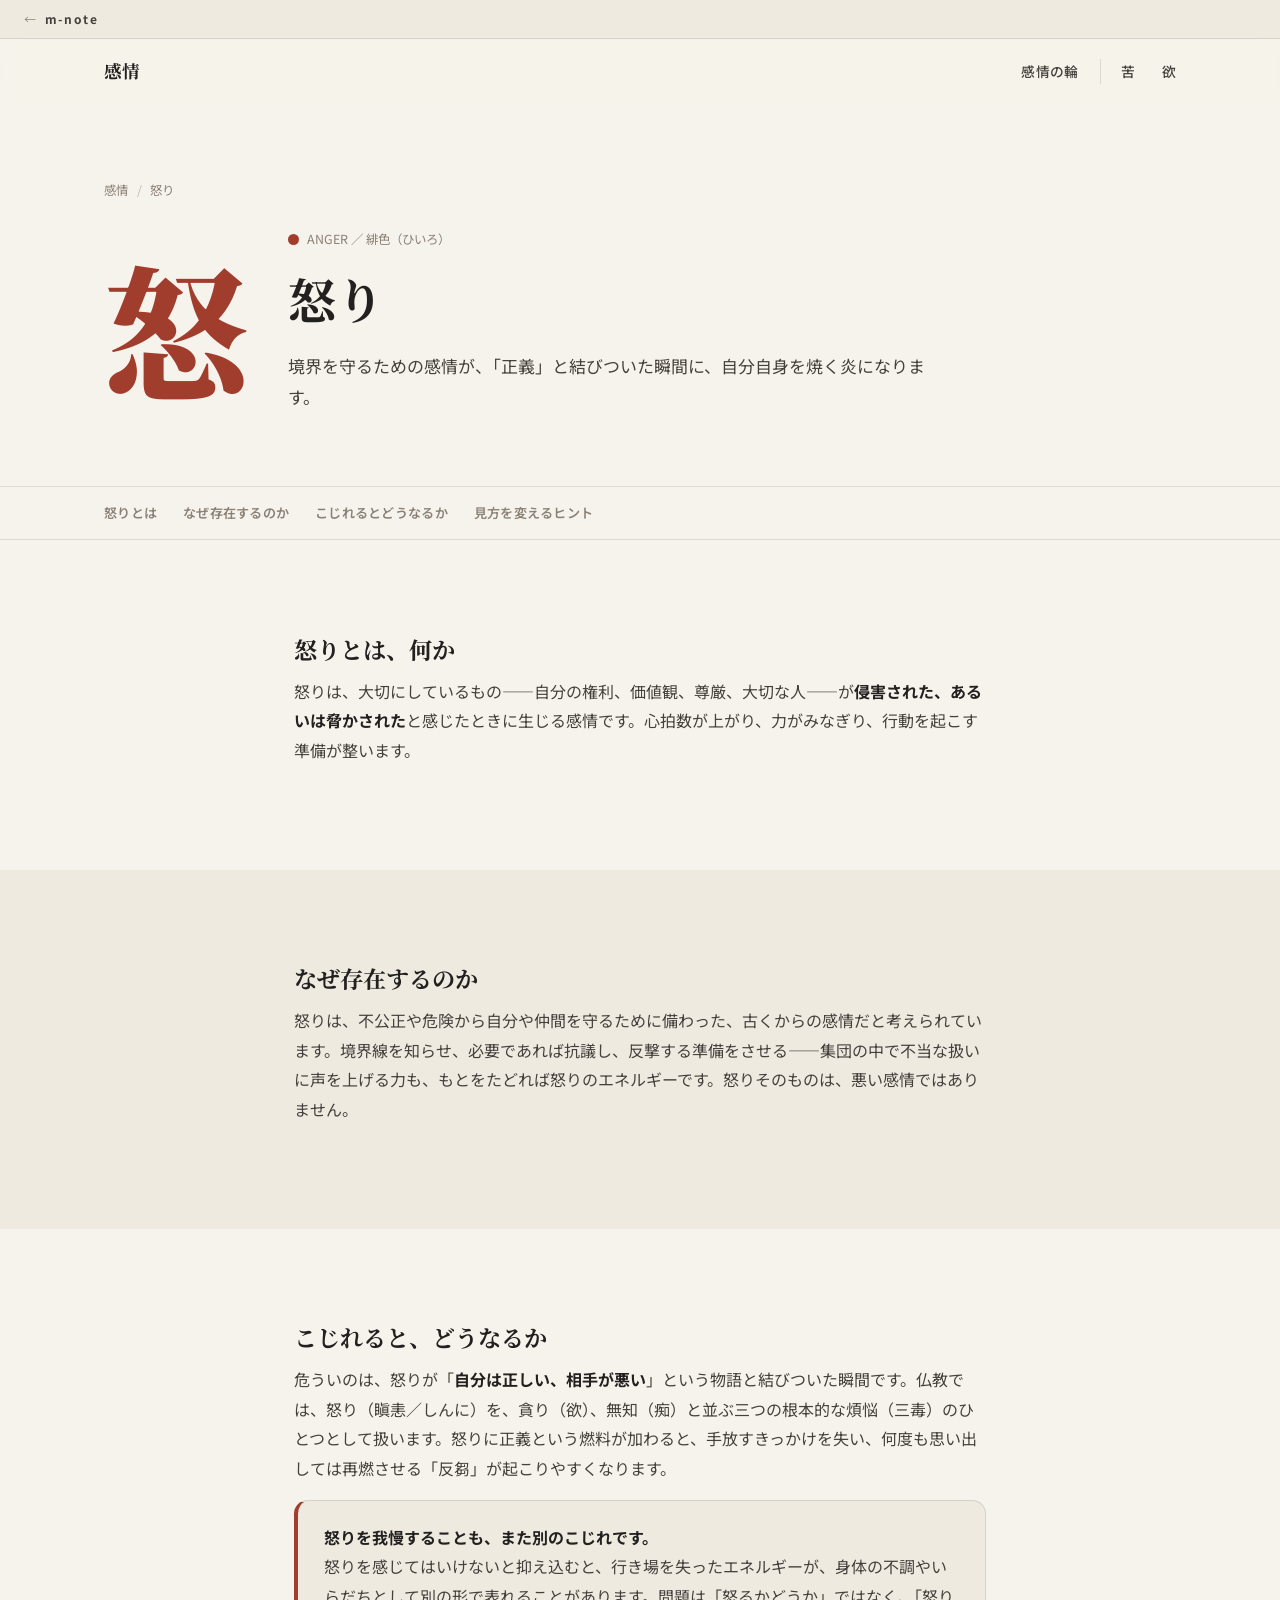
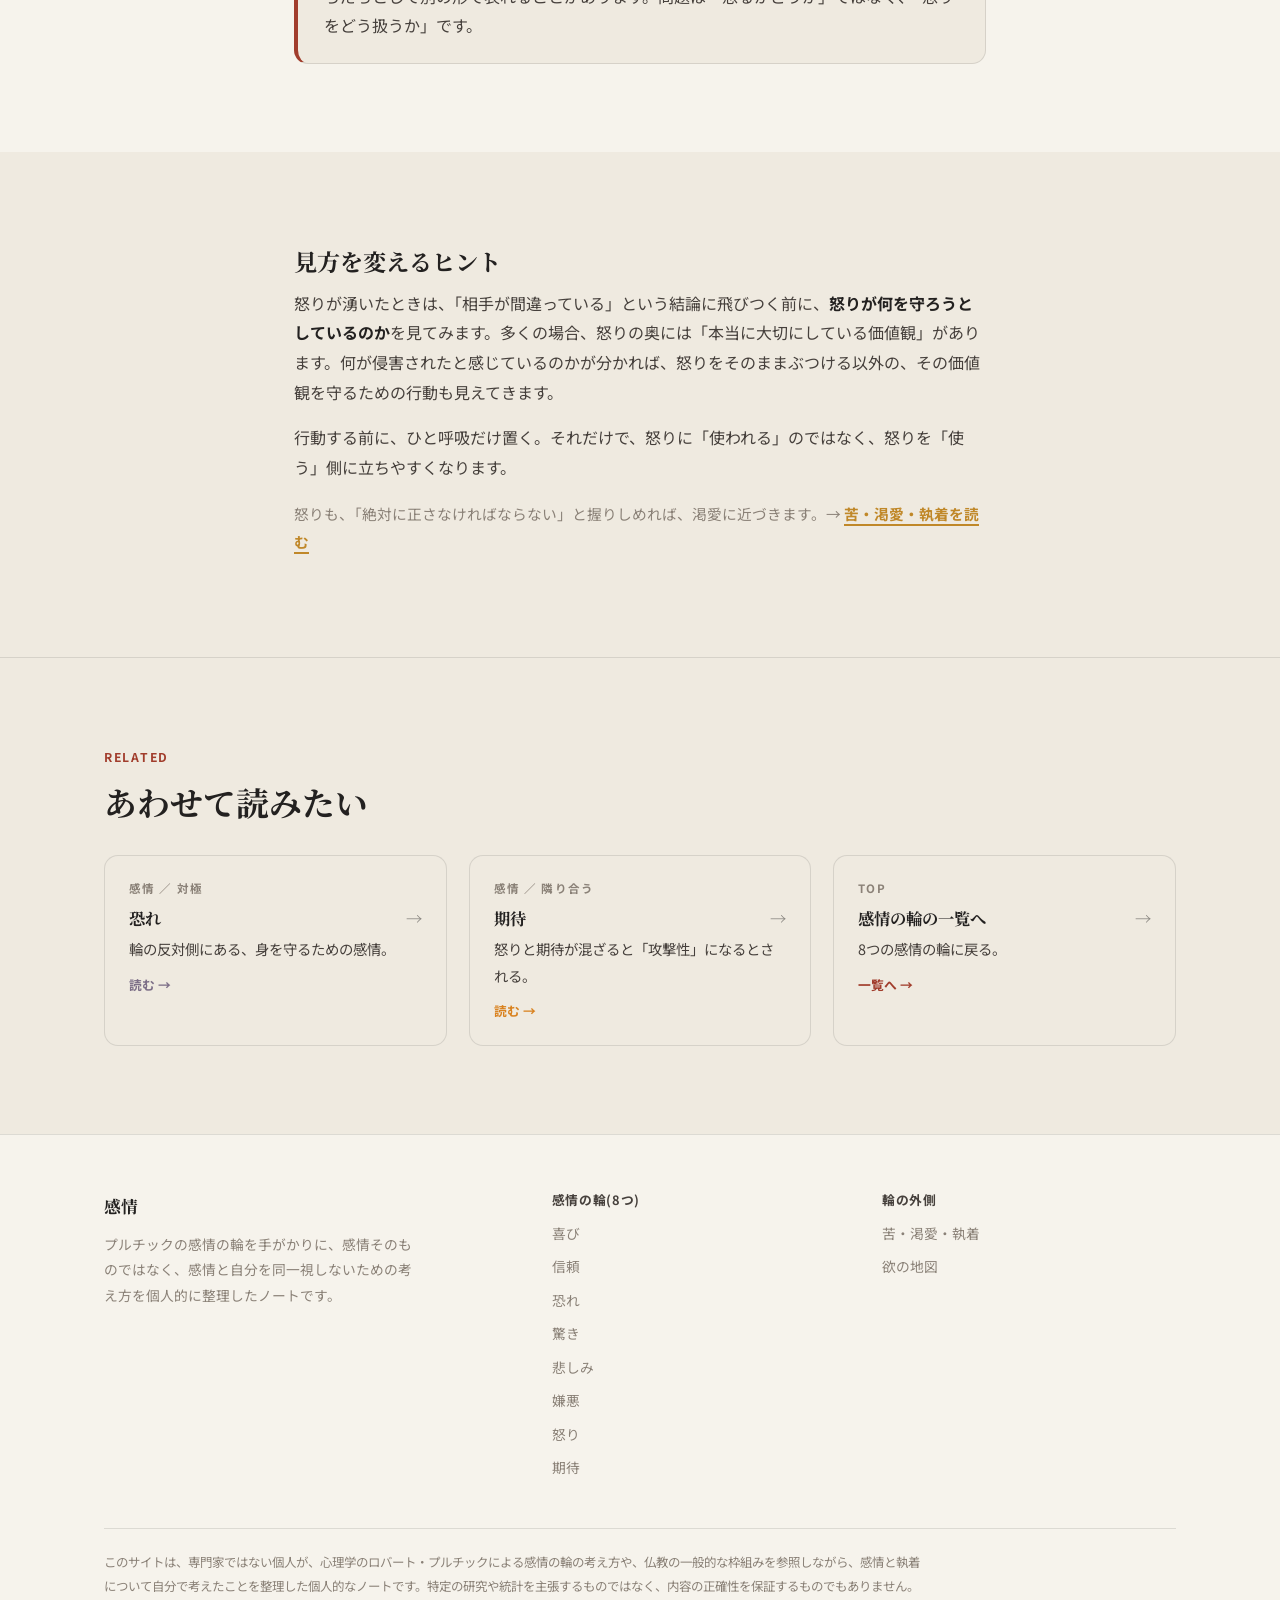
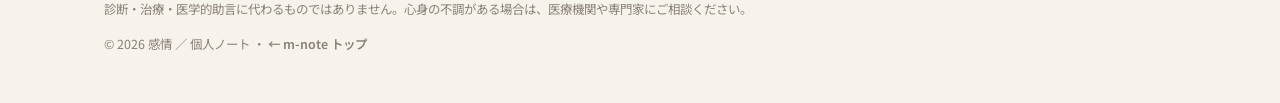
==== commit 369fdc0a: "見出しを「英字ラベル・ノート名・ひと言」に統一、ノート名を短い名詞に Co-Authored-By: Claude Opus 5.5 <noreply@anthropic.com>" ====
--- a/anger.html
+++ b/anger.html
@@ -3,7 +3,7 @@
 <head>
 <meta charset="UTF-8">
 <meta name="viewport" content="width=device-width, initial-scale=1.0">
-<title>怒りとは｜人間の感情</title>
+<title>怒りとは｜感情</title>
 <meta name="description" content="怒りはなぜ存在するのか。境界を守るための感情が、なぜ「正義」と結びついた瞬間に自分を焼くのか。仏教の瞋（しん）の考え方も参照しながら、怒りとの距離のとり方を整理しました。">
 <link rel="preconnect" href="https://fonts.googleapis.com">
 <link rel="preconnect" href="https://fonts.gstatic.com" crossorigin>
@@ -15,7 +15,7 @@
 
 <header class="page-hero">
   <div class="wrap">
-    <div class="breadcrumb"><a href="index.html">人間の感情</a><span class="sep">/</span><span>怒り</span></div>
+    <div class="breadcrumb"><a href="index.html">感情</a><span class="sep">/</span><span>怒り</span></div>
     <div class="emo-hero">
       <div class="glyph">怒</div>
       <div class="txt">
--- a/assets/style.css
+++ b/assets/style.css
@@ -22,8 +22,9 @@
   --c-anger:#A13D2C;        /* 緋色 */
   --c-anticipation:#D9821F; /* 柑子色 */
 
-  /* 輪の外側：欲・渇愛・執着(独立ページ) */
-  --c-desire:#C08829;   /* 金茶 */
+  /* 輪の外側：独立ページ */
+  --c-desire:#C08829;   /* 金茶 ── 苦・渇愛・執着 */
+  --c-wants:#6B4E8E;    /* 江戸紫 ── 欲の地図 */
 
   --font-serif:'Noto Serif JP', serif;
   --font-sans:'Noto Sans JP', -apple-system, BlinkMacSystemFont, sans-serif;
@@ -50,6 +51,7 @@
     --c-anticipation:#F0AE5E;
 
     --c-desire:#E3AA4A;
+    --c-wants:#A98FC7;
   }
 }
 
@@ -188,13 +190,13 @@
 
 /* ---------- outside-the-wheel feature (欲・渇愛・執着) ---------- */
 .outside-card{display:flex;align-items:center;gap:32px;flex-wrap:wrap;background:var(--paper-2);border:1px dashed var(--line-strong);border-radius:20px;padding:34px 32px;text-decoration:none;color:inherit;transition:border-color .2s,transform .2s}
-.outside-card:hover{border-color:var(--c-desire);transform:translateY(-2px)}
-.outside-card .glyph{font-family:var(--font-serif);font-weight:900;font-size:4.6rem;line-height:1;color:var(--c-desire);flex:0 0 auto}
+.outside-card:hover{border-color:var(--c,var(--c-desire));transform:translateY(-2px)}
+.outside-card .glyph{font-family:var(--font-serif);font-weight:900;font-size:4.6rem;line-height:1;color:var(--c,var(--c-desire));flex:0 0 auto}
 .outside-card .txt{flex:1 1 320px;min-width:240px}
-.outside-card .tag{font-size:.74rem;font-weight:700;letter-spacing:.12em;color:var(--c-desire);text-transform:uppercase;margin-bottom:8px}
+.outside-card .tag{font-size:.74rem;font-weight:700;letter-spacing:.12em;color:var(--c,var(--c-desire));text-transform:uppercase;margin-bottom:8px}
 .outside-card h3{font-size:1.25rem;margin-bottom:8px}
 .outside-card p{margin:0;color:var(--ink-soft);font-size:.94rem}
-.outside-card .foot{margin-top:12px;font-size:.84rem;font-weight:700;color:var(--c-desire)}
+.outside-card .foot{margin-top:12px;font-size:.84rem;font-weight:700;color:var(--c,var(--c-desire))}
 
 /* ---------- ring hero (index page) ---------- */
 .ring-wrap{display:flex;justify-content:center;padding:20px 0 10px}
